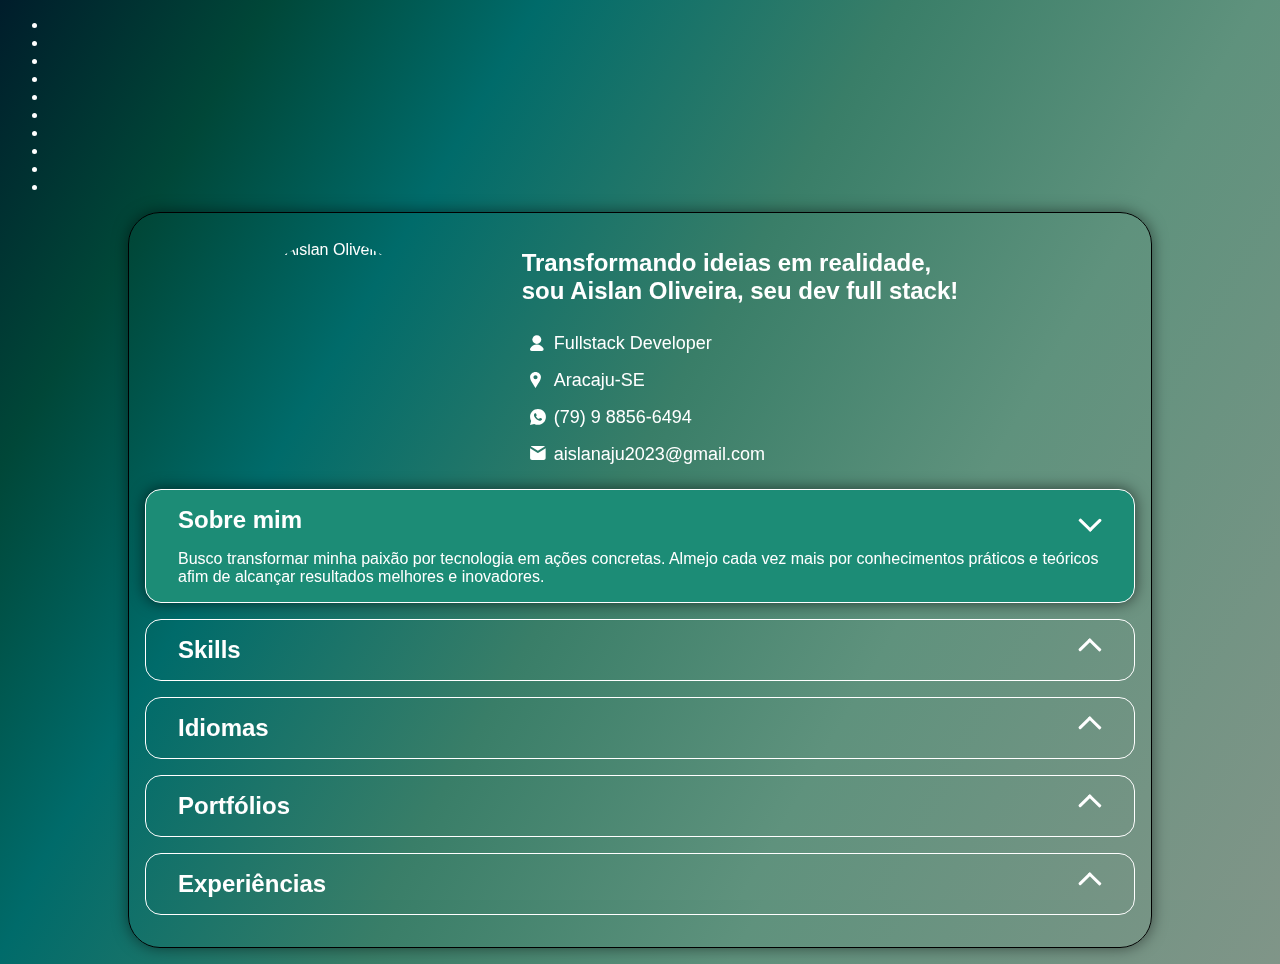
==== index.html @ 5db8f391 "Add files via upload" ====
<!DOCTYPE html>
<html lang="pt-br">
<head>
    <meta charset="UTF-8">
    <meta name="viewport" content="width=device-width, initial-scale=1.0">
    <link rel="stylesheet" href="https://cdnjs.cloudflare.com/ajax/libs/font-awesome/6.0.0/css/all.min.css">

    
    <link rel="stylesheet" href="./assets/css/acordeon.css">
    <link rel="stylesheet" href="./assets/css/experience.css">
    <link rel="stylesheet" href="./assets/css/global.css">
    <link rel="stylesheet" href="./assets/css/header.css">
    <link rel="stylesheet" href="./assets/css/languages.css">
    <link rel="stylesheet" href="./assets/css/portfolio.css">
    <link rel="stylesheet" href="./assets/css/skills.css">
    <link rel="stylesheet" href="./assets/css/background.css">
    <link rel="stylesheet" href="./assets/css/menu.css">
    <link rel="stylesheet" href="./assets/css/sobremim.css">

    <link rel="preconnect" href="https://fonts.googleapis.com">
    <link rel="preconnect" href="https://fonts.gstatic.com" crossorigin>
    <link href="https://fonts.googleapis.com/css2?family=Cutive&display=swap" rel="stylesheet">

    <link rel="icon" href="./assets/img/icon_pag/favicon-16x16.png" type="image/x-icon">

    <title>Portfólio</title>
</head>
	
<body>
    <!-- <div class="menu-icon" id="menu-toggle">&#9776;</div> -->

    <!-- <div class="menu">
        <ul>
            <li><a href="#home" c>HOME</a></li>
            <li><a href="./assets/portfolio.html">IMAGENS DO PORTFOLIO</a></li>
        </ul>
    </div> -->

    <ul class="circles">
        <li></li>
        <li></li>
        <li></li>
        <li></li>
        <li></li>
        <li></li>
        <li></li>
        <li></li>
        <li></li>
        <li></li>
    </ul>
    <main class="main"> 
        
        
        <header class="header"> 
            <img class="photo" src="./assets/img/aislan_img.jpeg" alt="Foto Aislan Oliveira">
        
        <h2> Transformando ideias em realidade,<br> sou Aislan Oliveira, seu dev full stack!</h2>
        

        <div class="information"> <!-- div das informações-->
            
            <p class="job">Fullstack Developer</p>
            <p class="location">Aracaju-SE</p>
            <p class="phone">
                <a href="https://api.whatsapp.com/send?phone=5579988566494" target="_blank">(79) 9 8856-6494</a> <!--Link para o número -->
            </p> 
            <p class="email">
                <a href="https://mail.google.com/mail/?view=cm&fs=1&to=aislanaju2023@gmail.com" target="_blank">aislanaju2023@gmail.com</a>
            </p>
        </div>
        
        </header>
        <section class="acordeon open">
            <button class="trigger" type="button">
                <h2>Sobre mim</h2>
            </button>

            <div class="content">
                <span class="txt_sobremim">Busco transformar minha paixão por tecnologia em ações concretas. Almejo cada vez mais por conhecimentos práticos e teóricos afim de alcançar resultados melhores e inovadores.</span>
            </div>
        </section>

        <section class="acordeon">
            <button class="trigger" type="button">
                <h2>Skills</h2>
            </button>

            <div class="content">
                <div class="skills">
                    <section class="hardskills">
                        <h3>Hardskills</h3>
                        <ul>
                            <li> 
                                <img class="html_css_js" src="./assets/img/hardskills/html_css_js.png" alt="html"> <!-- linhas para as informações, imagens ou textos-->
                            </li>
                            <li> 
                                <img class="sql" src="./assets/img/hardskills/sql.png" alt="sql">
                            </li>
                            <li> 
                                <img class="c" src="./assets/img/hardskills/c.png" alt="c#">
                            </li>
                            <li> 
                                <img class="python" src="./assets/img/hardskills/python.png" alt="python">
                            </li>
                            
                        </ul>
                    </section>

                    <section class="softskills">
                        <h3>Softskills</h3>
                        <ul>
                            <li>Empatia</li>
                            <li>Proatividade</li>
                            <li>Relacionamento Interpessoal</li>
                            <li>Trabalho em equipe</li>
                            <li>Organização</li>
                            <li>Disposição para o aprendizado</li>
                            <li>Determinação</li>
                        </ul>
                    </section>

                </div>
            </div>

        </section>

        <section class="acordeon">
            <button class="trigger" type="button">
                <h2>Idiomas</h2>
            </button>

            <div class="content">
                <ul class="languages">
                    <li>Português Nativo</li>
                    <li>Inglês Intermediário</li>
                </ul>
            </div>
        </section>

        <section class="acordeon">
            <button class="trigger" type="button">
                <h2>Portfólios</h2>
            </button>

            <div class="content">
                <ul class="portfolio">
                    <h4 class="aviso_port">*Para ter acesso as imagens basta clicar no menu ao canto superior direito e ir em imagens do portfolio</h4>
                    <li>
                        <span class="title github">Relógio Digital: </span> 
                        <a href="https://github.com/Aislann/Relogio_Digital" target="_blank">https://github.com/Aislann/Relogio_Digital</a>
                    </li>
                    <li>
                        <span class="title github">Formulário com php:</span>
                        <a href="https://github.com/Aislann/API_Formulario" target="_blank">https://github.com/Aislann/API_Formulario</a>
                    </li>
                    <li>
                        <span class="title github">Consumindo API OpenWeather:</span>
                        <a href="https://github.com/Aislann/API_Previsao_Tempo" target="_blank">https://github.com/Aislann/API_Previsao_Tempo</a>
                    </li>
                    <li>
                        <span class="title github">Consumindo API via CEP:</span>
                        <a href="https://github.com/Aislann/Consumindo-uma-API-para-buscar-CEP" target="_blank">https://github.com/Aislann/Consumindo-uma-API-para-buscar-CEP</a>
                    </li>
                    
                </ul>
            </div>

        </section>

        <section class="acordeon">
            <button class="trigger" type="button">
                <h2>Experiências</h2>
            </button>

            <div class="content">
                <ul class="experience">
                    <h2> Experiência Profissional</h2>
                    <li>
                        <span class="title">
                            <h3>Estágio - Psiu Psiu</h3>
                        </span>
                        <span class="period">Setembro 2023 - Novembro 2023</span>
                    </li>
                    <br>
                    <h2> Experiência Acadêmica</h2>
                    <li>
                        <span class="title">
                            <h3>Ciência da Computação - Universidade Tiradentes</h3>
                        </span>
                        <span class="period">Janeiro 2020 - Dezembro 2024</span>
                    </li>

                    <li>
                        <span class="title">
                            <h3>Desenvolvedor Full Stack - Primeiro Emprego - SENAI</h3>
                        </span>
                        <span class="period">Novembro 2023 - Maio 2024</span>
                    </li>

                    <li>
                        <span class="title">
                            <h3>Dank Code - Desenvolvimento de games</h3>
                        </span>
                        
                    </li>
                </ul>
            </div>
            
            
            
        </section>
    
    </main>

    

    <script src="./assets/js/acordeon.js"></script>
    <script src="./assets/js/menu.js"></script>
</body>

</html>
---- assets/css/acordeon.css ----
.acordeon{
    display: flex;
    flex-direction: column;
    width: 100%;
    border: 1px solid;
    border-radius: 1rem;
    margin:1rem 0;
    transition: .25s;
}

.acordeon.open,
.acordeon:hover{
    background-color: #1C8C76;
    border-color: white;    
    box-shadow: 0 0 15px rgba(0, 0, 0, 0.6);
}



.acordeon .trigger{
    font-size: 1.5rem;
    font-weight: 700;
    display: flex;
    flex-direction: row;
    align-items: center;
    justify-content: space-between;
    padding: 1rem 2rem;
    background-color: transparent;
    color: white ;
    border: none;
    
    
}

.acordeon .trigger h2{
    font-size: 1.5rem;
    margin: 0;
    text-align: start;
}

.acordeon .trigger:hover{
    cursor: pointer;
}

.acordeon .trigger::after{
    content: "";
    display: inline-block;
    width: 1.5rem;
    height: 1.5rem;
    background-repeat: no-repeat;
    background-size: contain;
    background-image: url('../img/icons/arrow.svg');
    transition: .25s;

}

.acordeon.open .trigger::after{
    transform: rotate(180deg);
}


.acordeon .content{    
    overflow: hidden ;
    height: 0;
    opacity: 0;
    transition: .25s  opacity ease-in-out ;    
}

.acordeon.open .content{
    display: block;
    height: auto;
    opacity: 1;
    padding: 0 1rem 1rem 2rem;
}
---- assets/css/experience.css ----
.experience {
    display: flex;
    flex-direction: column;
    margin: 0;
    padding: 0;
    list-style: none;
}

.experience li{
    margin-bottom: 1rem;
}

.experience li .period{
    display: flex;
    flex-direction: row;
    align-items: center;
}

.experience li .period::before{
    content: "";
    display: inline-block;
    width: 1rem;
    height: 1rem;
    background-repeat: no-repeat;
    background-size: contain;
    background-image: url('../img/icons/data.svg');
    margin-right: .5rem;
}

  .experience h2 {
    border-bottom: 2px solid #ffffff; 
    padding-bottom: 5px;
    margin-bottom: 10px;
  }
---- assets/css/global.css ----
*{
    box-sizing: border-box;
    font-family: 'Open Sans', sans-serif;
}

.main{
    margin: 1rem;
    padding: 1rem;
    border: 1px solid black;
    border-radius: 2rem;
    box-shadow: 0 0 15px rgba(0, 0, 0, 0.5);
}

.main::before{
    content: '';
    background-image: url('');
    background-repeat:no-repeat;
    background-size: contain;
    width: 140vw;
    height: 100vh;
    display: inline-block;
    position: fixed;
    top: 0;
    left: 0;
    z-index: -1;
    background: linear-gradient(120deg, rgba(0, 29, 43, 1) 0%, rgba(0, 71, 56, 1) 15%, rgba(0, 107, 106, 1) 30%, rgba(57, 126, 104, 1) 50%, rgba(95, 146, 125, 1) 70%, rgba(128, 149, 136, 1) 100%);

}

.main::after{
    background-repeat: no-repeat;
    background-size: contain;
    width: 100vw;
    height: 140vh;
    display: inline-block;
    position: fixed;
    bottom: 0;
    right: 0;
    z-index: -1;
    transform: rotate(180deg);
}

body{
    background: linear-gradient(120deg, rgba(0, 29, 43, 1) 0%, rgba(0, 71, 56, 1) 15%, rgba(0, 107, 106, 1) 30%, rgba(57, 126, 104, 1) 50%, rgba(95, 146, 125, 1) 70%, rgba(128, 149, 136, 1) 100%);
    color: white;
}

a{
    color: white;
    text-decoration: none;
}

a:hover{
    color: white;
    text-decoration: underline;
}

 /* @font-face {
    font-family: '';
    src: url('');
 } */

 @media only screen and (min-width:768px){
    .main{
        max-width: 1024px;
        margin: 1rem auto;
    }

    .main::before,
    .main::after
    {
        width: 100vw;
    }
    
 }
---- assets/css/header.css ----
.header{
    display: flex;
    flex-direction: column;
    align-items: center;

}

.header .photo{
    width: 200px;
    height: 220px;
    border-radius: 50%;
}

.header .title{
    text-align: center;
    /* font-family: ; colocar outra fonte*/

}

.information {
    display: flex;
    flex-direction: column;
    align-items: flex-start;
    width: 100%;
}

.information p {
    display: flex;
    flex-direction: row;
    align-items: center;
    margin: .5rem;
    font-size: 1.125rem;
}

.information p::before{
    content: '';
    display: inline-block;
    width: 1rem;
    height: 1rem;
    background-repeat: no-repeat;
    background-size: contain;
    margin-right: .5rem;
}

.information .job::before {
    background-image: url('../img/icons/job.svg');
}

.information .location::before {
    background-image: url('../img/icons/location.svg');
}

.information .phone::before {
    background-image: url('../img/icons/phone.svg');
}

.information .email::before {
    background-image: url('../img/icons/email.svg');
}

@media only screen and (min-width:768px){
    .header{        
        display: grid; 
        grid-template-areas: 
        "photo title"
        "photo information"
        ;       
    }

    .header .photo{        
        grid-area: photo;
        margin: 0 auto;       
    }

    .header .title{        
        grid-area: title;       
        text-align: start;
        max-width: 200px;
    }

    .header .information{        
        grid-area: information;       
    }
 }
---- assets/css/languages.css ----
.languages{
    display: flex;
    flex-direction: row;
    align-items: center;
    flex-wrap: wrap;
    margin: 0;
    padding: 0;
    list-style: none;
}   

.languages li{
    display: flex;
    flex-direction: row;
    align-items: center;    
    padding: 1rem;
    font-weight: 700;
    font-size: 1.25rem;    
}  

.languages li::before{
    content: "";
    display: inline-block;
    width: 1rem;
    height: 1rem;
    background-repeat: no-repeat;
    background-size: contain;
    background-image: url('../img/icons/check.svg');
    margin-right: .5rem;
 }
---- assets/css/portfolio.css ----
.portfolio{
    display: flex;
    flex-direction: column;
    justify-content: flex-start;
    width:100%;    
    margin: 0;
    padding: 0;
    list-style: none;
}

.portfolio li{
    display: flex;
    flex-direction: column;
    justify-content: flex-start;
    margin: 1rem 0;
}

.portfolio li .title{
    display: flex;
    flex-direction: row;
    align-items: center;
    font-weight: 700;
    font-size: 1.25rem;
    margin:0;
    margin-bottom: .5rem;

}
.portfolio li .title.github::before{
    content: "";
    display: inline-block;
    width: 1rem;
    height: 1rem;    
    background-repeat: no-repeat;
    background-size: contain;
    background-image: url('../img/icons/github.svg');
    margin-right: .5rem;
}

.portfolio li a{
   color: #fff;
   text-decoration: none;

}

.portfolio li a:hover{
    color: #fff;
    text-decoration: underline;
 
 }
---- assets/css/skills.css ----
.skills{
    display: flex;
    flex-direction: column;
}

.skills .hardskills ul{
    display: flex;
    flex-direction: row;
    justify-content: flex-start;
    align-items: center;
    flex-wrap: wrap;
    margin: 0;
    padding: 0;
    list-style: none;
}


.skills .hardskills ul img{
    max-width: 150px;
    margin: 0.5rem;
}

.skills .softskills ul{
    display: flex;
    flex-direction: row;
    justify-content: flex-start;
    align-items: center;
    flex-wrap: wrap;
    margin: 0;
    padding: 0;
}

.skills .softskills ul li{
   
    margin-left: 2rem;
    padding: .7rem;
    font-size: 18px;
}

@media only screen and (min-width:768px){
    .skills{
        display: grid;
        grid-template-columns: 1fr 1fr;
    }

}

.html_css_js{
    width: 100%;
}

.sql{
    width: 50%;
}

.python{
    width: 45%;
}

.c{
    width: 45%;
}
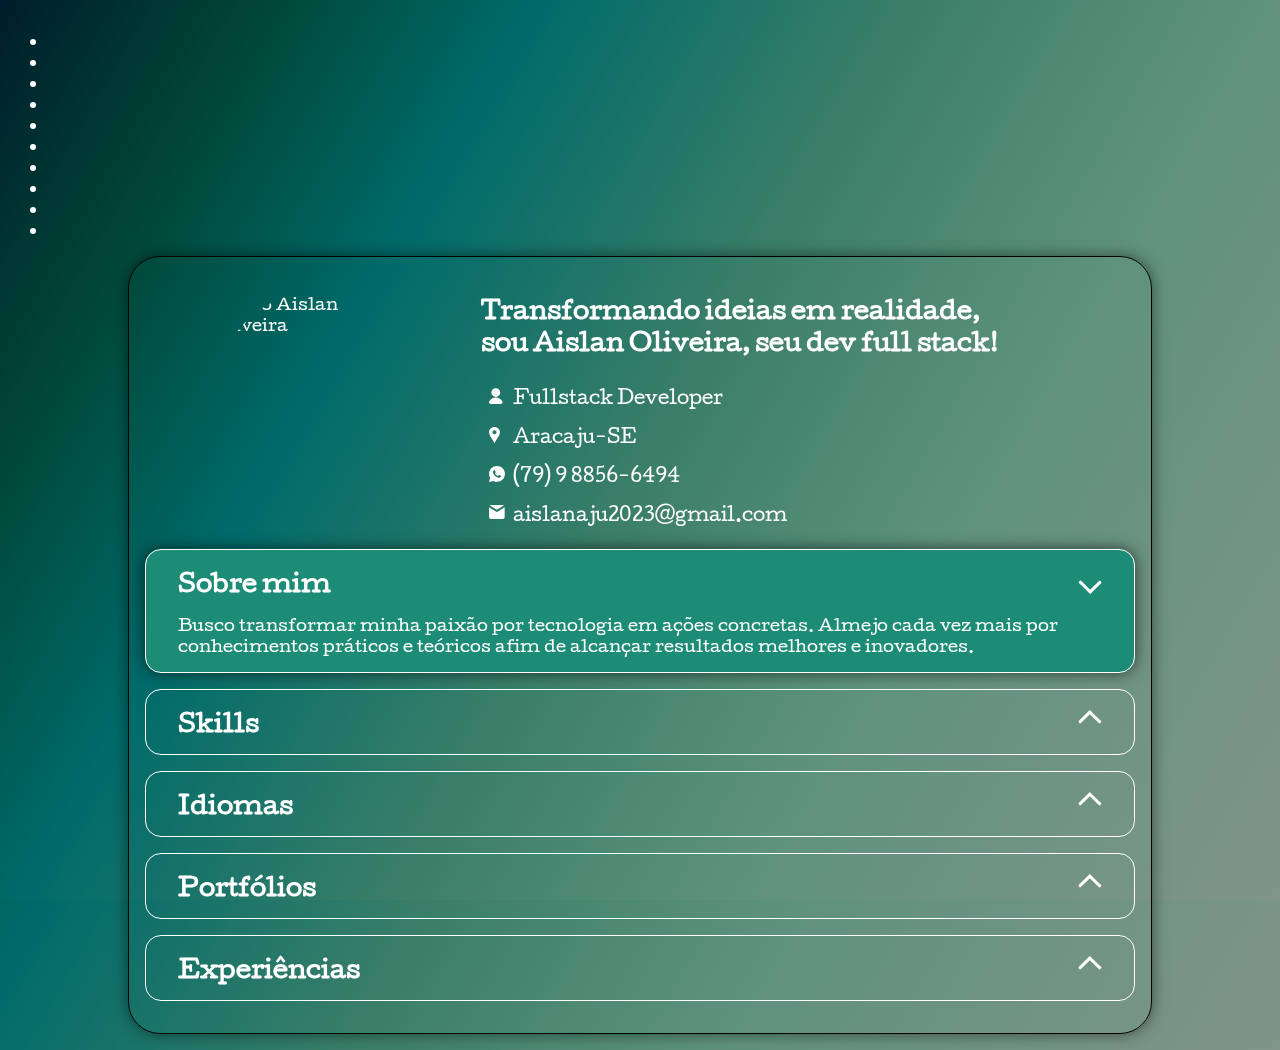
==== commit 82435c0b: "Revert "Add files via upload"" ====
--- a/index.html
+++ b/index.html
@@ -144,22 +144,43 @@
 
             <div class="content">
                 <ul class="portfolio">
-                    <h4 class="aviso_port">*Para ter acesso as imagens basta clicar no menu ao canto superior direito e ir em imagens do portfolio</h4>
+                    <!-- <h4 class="aviso_port">*Para ter acesso as imagens basta clicar no menu ao canto superior direito e ir em imagens do portfolio</h4> -->
+                    <li>
+                        <span class="title github">Consulta CNPJ: </span> 
+                        <button class="btn-portfolio"><a href="https://github.com/Aislann/ConsultaAPI_CNPJ" target="_blank">Github</a></button>
+                        <button class="btn-portfolio"><a href="https://aislann.github.io/ConsultaAPI_CNPJ/" target="_blank">Projeto</a></a></button>
+                    </li>
+                    <li>
+                        <span class="title github">Calculadora: </span> 
+                        <button class="btn-portfolio"><a href="https://github.com/Aislann/Calculadora" target="_blank">Github</a></button>
+                        <button class="btn-portfolio"><a href="https://aislann.github.io/Calculadora/" target="_blank">Projeto</a></a></button>
+                    </li>
+                    <li>
+                        <span class="title github">Almoxarifado: </span> 
+                        <button class="btn-portfolio"><a href="https://github.com/Aislann/Almoxarifado" target="_blank">Github</a></button>
+                        <button class="btn-portfolio"><a href="https://aislann.github.io/Almoxarifado/" target="_blank">Projeto</a></a></button>
+                    </li>
                     <li>
                         <span class="title github">Relógio Digital: </span> 
-                        <a href="https://github.com/Aislann/Relogio_Digital" target="_blank">https://github.com/Aislann/Relogio_Digital</a>
+                        <button class="btn-portfolio"><a href="https://github.com/Aislann/Relogio_Digital" target="_blank">Github</a></button>
+                        <button class="btn-portfolio"><a href="https://aislann.github.io/Relogio_Digital/" target="_blank">Projeto</a></a></button>
                     </li>
                     <li>
                         <span class="title github">Formulário com php:</span>
-                        <a href="https://github.com/Aislann/API_Formulario" target="_blank">https://github.com/Aislann/API_Formulario</a>
+                        <button class="btn-portfolio"><a href="https://github.com/Aislann/API_Formulario" target="_blank">Github</a></button>
+                        <button class="btn-portfolio"><a href="https://aislann.github.io/API_Formulario/" target="_blank">Projeto</a></button>
                     </li>
                     <li>
                         <span class="title github">Consumindo API OpenWeather:</span>
-                        <a href="https://github.com/Aislann/API_Previsao_Tempo" target="_blank">https://github.com/Aislann/API_Previsao_Tempo</a>
+                        <button class="btn-portfolio"><a href="https://github.com/Aislann/API_Previsao_Tempo" target="_blank">Github</a></button>
+                        <button class="btn-portfolio"><a href="https://aislann.github.io/API_Previsao_Tempo/" target="_blank">Projeto</a></button>
+                        
                     </li>
                     <li>
                         <span class="title github">Consumindo API via CEP:</span>
-                        <a href="https://github.com/Aislann/Consumindo-uma-API-para-buscar-CEP" target="_blank">https://github.com/Aislann/Consumindo-uma-API-para-buscar-CEP</a>
+                        <button class="btn-portfolio"><a href="https://github.com/Aislann/Consumindo-uma-API-para-buscar-CEP" target="_blank">Github</a></button>
+                        <button class="btn-portfolio"><a href="https://aislann.github.io/Consumindo-uma-API-para-buscar-CEP/" target="_blank">Projeto</a></button>
+                        
                     </li>
                     
                 </ul>
--- a/assets/css/global.css
+++ b/assets/css/global.css
@@ -1,6 +1,6 @@
 *{
     box-sizing: border-box;
-    font-family: 'Open Sans', sans-serif;
+    font-family: 'Cutive', serif;
 }
 
 .main{
@@ -36,13 +36,13 @@
     position: fixed;
     bottom: 0;
     right: 0;
-    z-index: -1;
     transform: rotate(180deg);
 }
 
 body{
     background: linear-gradient(120deg, rgba(0, 29, 43, 1) 0%, rgba(0, 71, 56, 1) 15%, rgba(0, 107, 106, 1) 30%, rgba(57, 126, 104, 1) 50%, rgba(95, 146, 125, 1) 70%, rgba(128, 149, 136, 1) 100%);
     color: white;
+    margin-top: 30px;
 }
 
 a{
@@ -60,7 +60,7 @@
     src: url('');
  } */
 
- @media only screen and (min-width:768px){
+ @media only screen and (min-width:600px){
     .main{
         max-width: 1024px;
         margin: 1rem auto;
@@ -71,5 +71,6 @@
     {
         width: 100vw;
     }
-    
+
+
  }--- a/assets/css/portfolio.css
+++ b/assets/css/portfolio.css
@@ -39,6 +39,7 @@
 .portfolio li a{
    color: #fff;
    text-decoration: none;
+   font-size: 80%;
 
 }
 
@@ -48,3 +49,55 @@
  
  }
 
+.img_relogio{
+    width: 550px;
+    height: 350px;
+    margin-top: 10px;
+}
+
+.img_form{
+    width: 400px;
+    height: 700px;
+    margin-top: 10px;
+}
+
+.img_Tempo{
+    width: 550px;
+    height: 450px;
+    margin-top: 10px;
+}
+
+.img_CEP{
+    width: 400px;
+    height: 700px;
+    margin-top: 10px;
+}
+
+.title_port::before{
+    content: "";
+    display: inline-block;
+    width: 1rem;
+    height: 1rem;    
+    background-repeat: no-repeat;
+    background-size: contain;
+    background-image: url('../img/icons/github.svg');
+    margin-right: .5rem;
+}
+
+.aviso_port{
+    font-weight: 900;
+    font-size: 80%;
+}
+
+.titulo_principal{
+    text-align: center;
+}
+
+.btn-portfolio{
+    border-radius: 20px;
+    background-color: transparent;
+    margin-top: 15px;
+    border: 1px solid white;
+    width: 25%;
+    font-size: 20px;
+}